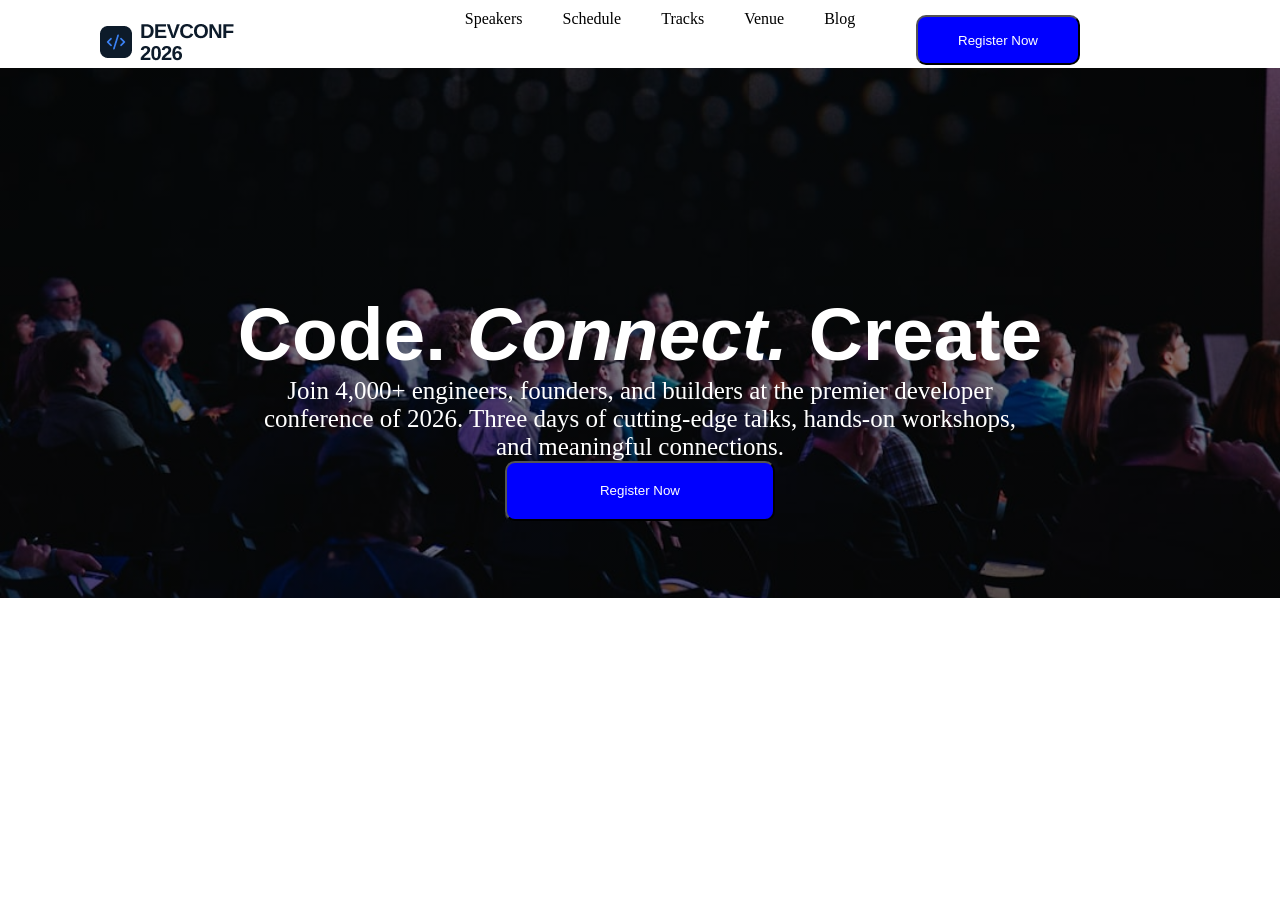
==== index.html @ 046c1433 "first commit" ====
<!DOCTYPE html>
<html lang="en">

<head>
  <meta charset="UTF-8">
  <meta name="viewport" content="width=device-width, initial-scale=1.0">
  <title>Document</title>
  <link rel="stylesheet" href="style.css">
</head>

<body>
  <header>

    <div id="nav-bar">
      <div class="nav-manu-logo">
        <img src="./assets/logo.png" alt="logo">
      </div>
      <div class="nav-manu-ber">
        <nav>
          <ul>
            <li class="box"><a href="./Speakers.html">Speakers</a></li>
            <li class="box"><a href="./Schedule.html">Schedule</a></li>
            <li class="box"><a href="./Tracks.html">Tracks</a></li>
            <li class="box"><a href="./Venue.html">Venue</a></li>
            <li class="box"><a href="./Blog.html">Blog</a></li>
          </ul>
        </nav>
      </div>
      <div class="button-Container"><button class="Button-content nav-bot">Register Now</button></div>
    </div>

    <div>
      <section>

        <div class="bunner-Container">
          <h1 class="h1-font">Code. <em>Connect.</em> Create</h1>
          <p id="banner-text-p">Join 4,000+ engineers, founders, and builders at the premier developer <br>
            conference of 2026. Three days of cutting-edge talks, hands-on workshops,<br>
            and meaningful connections.</p>
          <button class="Button-content secoend-button">Register Now</button>
        </div>


      </section>
    </div>
  </header>

</body>

</html>
---- style.css ----
* {
  margin: 0;
}

#nav-bar {
 

  display: flex;
  flex-wrap: wrap;
  flex-shrink: 1;
  margin-top: 10px;

}

nav ul {
  
  display: flex;

  gap: 40px;
  list-style: none;
  justify-content: center;


}

div nav ul li a {


  text-decoration: none;
  color: black;
  border-radius: 15px;



}


div nav ul li a:hover {
  background-color: rgb(28, 30, 30);
  color: rgb(243, 243, 243);
  padding: 10px;
}

.Button-content {
  background-color: blue;
  color: white;
  padding: 15px 40px;
  border-radius: 10px;
  cursor: pointer;
  height: 50px;


}

.nav-bot {
  margin-right: 100px;
  margin-top: 5px;

}

.Button-content:hover {
  background-color: rgb(255, 255, 255);
  color: rgb(67, 5, 253);
}





.button-Container {
  flex: 1;
  display: flex;
  justify-content: end;
  margin-right: 100px;
}

.nav-manu-ber {
  flex: 1;
}

.nav-manu-logo {
  flex: 1;
  margin-left: 100px;
  margin-top: 10px;

}

.banner-container img {
  width: 100%;
}

section {
  background: linear-gradient(rgba(0, 0, 0, 0.5), rgba(0, 0, 0, 0.5)), url('./assets/banner.jpg');

  height: 530px;

  background-position: center;
  background-repeat: no-repeat;

  background-size: cover;
  display: flex;
  align-items: center;
  justify-content: center;

}

.bunner-Container {
  color: white;
  text-align: center;
  padding-top: 40px;
  margin-top: 25px;


}

.h1-font {
  font-size: 75px;
  font-weight: bold;
  font-family: sans-serif;
  margin-bottom: 0%;
  margin-top: 80px;

}

#banner-text-p {

  font-size: 25px;
}

.secoend-button {

  height: 60px;
  width: 270px;
}
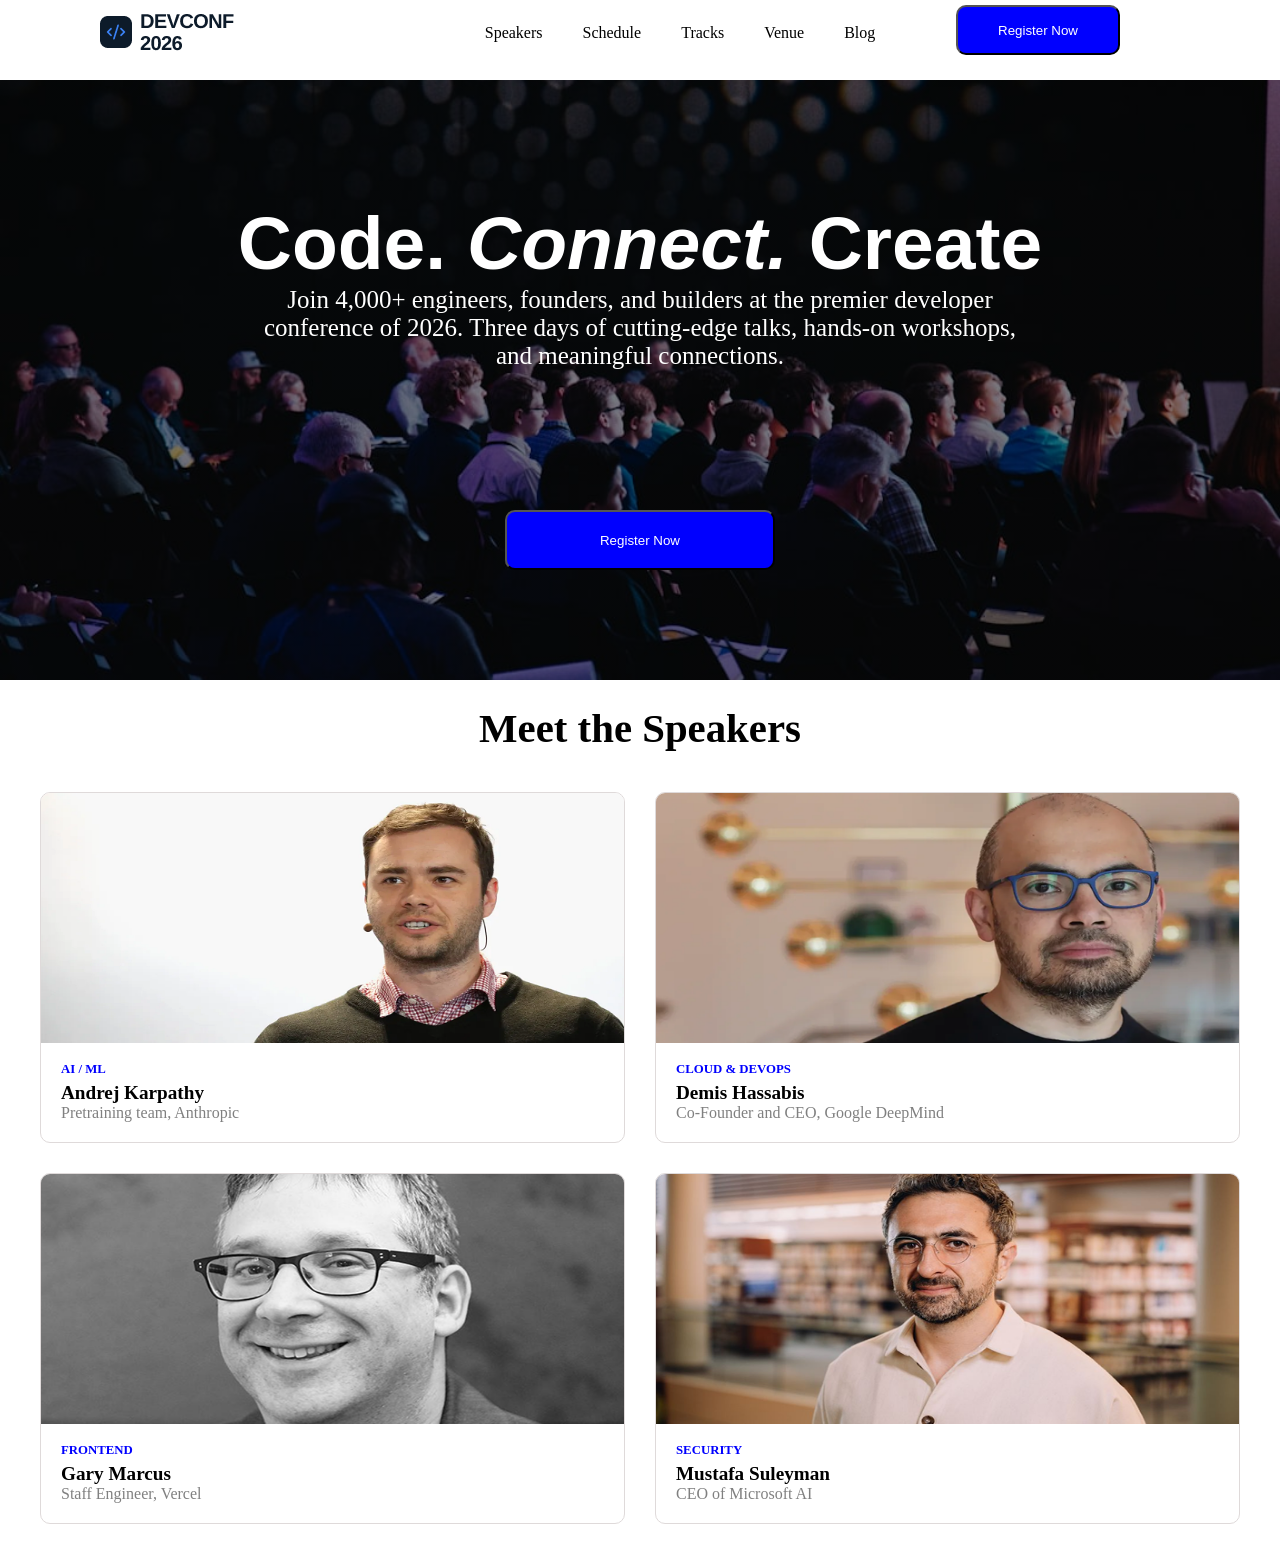
==== commit b695d8f4: "Second  Commit" ====
--- a/index.html
+++ b/index.html
@@ -30,20 +30,57 @@
     </div>
 
     <div>
-      <section>
+      <section class="hero-section">
 
         <div class="bunner-Container">
           <h1 class="h1-font">Code. <em>Connect.</em> Create</h1>
           <p id="banner-text-p">Join 4,000+ engineers, founders, and builders at the premier developer <br>
             conference of 2026. Three days of cutting-edge talks, hands-on workshops,<br>
             and meaningful connections.</p>
-          <button class="Button-content secoend-button">Register Now</button>
+          <div class="secoend-button-Container"> <button class="Button-content secoend-button">Register Now</button>
+          </div>
         </div>
 
 
       </section>
     </div>
   </header>
+  <section>
+    <div id="Head-line">
+      <h1>Meet the Speakers</h1>
+    </div>
+
+    <div class="speakers-grid">
+
+      <div class="speaker-card">
+        <img src="./assets/andrej.png" alt="Andrej Karpathy">
+        <p class="speaker-tag">AI / ML</p>
+        <h3 class="speaker-name">Andrej Karpathy</h3>
+        <p class="speaker-title">Pretraining team, Anthropic</p>
+      </div>
+      <div class="speaker-card">
+        <img src="./assets/demis.png" alt="Demis Hassabis">
+        <p class="speaker-tag">Cloud & DevOps</p>
+        <h3 class="speaker-name">Demis Hassabis</h3>
+        <p class="speaker-title">Co-Founder and CEO, Google DeepMind</p>
+      </div>
+      <div class="speaker-card">
+        <img src="./assets/gary.png" alt="Andrej Karpathy">
+        <p class="speaker-tag">Frontend</p>
+        <h3 class="speaker-name">Gary Marcus</h3>
+        <p class="speaker-title">Staff Engineer, Vercel</p>
+      </div>
+      <div class="speaker-card">
+        <img src="./assets/mustafa.png" alt="Andrej Karpathy">
+        <p class="speaker-tag">Security</p>
+        <h3 class="speaker-name">Mustafa Suleyman</h3>
+        <p class="speaker-title">CEO of Microsoft AI</p>
+      </div>
+
+
+
+    </div>
+  </section>
 
 </body>
 
--- a/style.css
+++ b/style.css
@@ -3,17 +3,19 @@
 }
 
 #nav-bar {
- 
+
 
   display: flex;
   flex-wrap: wrap;
   flex-shrink: 1;
-  margin-top: 10px;
+
+  height: 80px;
 
 }
 
 nav ul {
-  
+  margin-top: 24px;
+
   display: flex;
 
   gap: 40px;
@@ -49,12 +51,12 @@
   cursor: pointer;
   height: 50px;
 
-
 }
 
 .nav-bot {
   margin-right: 100px;
   margin-top: 5px;
+
 
 }
 
@@ -71,7 +73,7 @@
   flex: 1;
   display: flex;
   justify-content: end;
-  margin-right: 100px;
+  margin-right: 60px;
 }
 
 .nav-manu-ber {
@@ -89,17 +91,17 @@
   width: 100%;
 }
 
-section {
+.hero-section {
   background: linear-gradient(rgba(0, 0, 0, 0.5), rgba(0, 0, 0, 0.5)), url('./assets/banner.jpg');
 
-  height: 530px;
+  height: 600px;
 
   background-position: center;
   background-repeat: no-repeat;
 
   background-size: cover;
   display: flex;
-  align-items: center;
+  /* align-items: center; */
   justify-content: center;
 
 }
@@ -107,8 +109,8 @@
 .bunner-Container {
   color: white;
   text-align: center;
-  padding-top: 40px;
-  margin-top: 25px;
+  padding-top: 20px;
+  margin-top: 20px;
 
 
 }
@@ -131,4 +133,61 @@
 
   height: 60px;
   width: 270px;
+  margin-top: 140px;
+
+}
+
+#Head-line {
+  margin-top: 25px;
+  margin-bottom: 25px;
+  text-align: center;
+  font-weight: bold;
+  font-size: 1.7rem;
+}
+
+.speakers-grid {
+  display: grid;
+  grid-template-columns: repeat(2, 1fr);
+  gap: 30px;
+
+  margin: 40px;
+}
+
+.speaker-card {
+  border: 1px solid #dfdada;
+  border-radius: 10px;
+  overflow: hidden;
+
+}
+
+.speaker-card img {
+  width: 100%;
+  height: 250px;
+  object-fit: fill;
+
+
+}
+
+.speaker-tag,
+.speaker-name,
+.speaker-title {
+  margin-left: 20px;
+}
+
+.speaker-tag {
+  color: blue;
+  font-size: 0.8rem;
+  font-weight: bold;
+  text-transform: uppercase;
+  margin-top: 15px;
+}
+
+.speaker-name {
+  margin-top: 5px;
+  font-size: 1.2rem;
+}
+
+.speaker-title {
+  color: gray;
+  margin-bottom: 20px;
 }
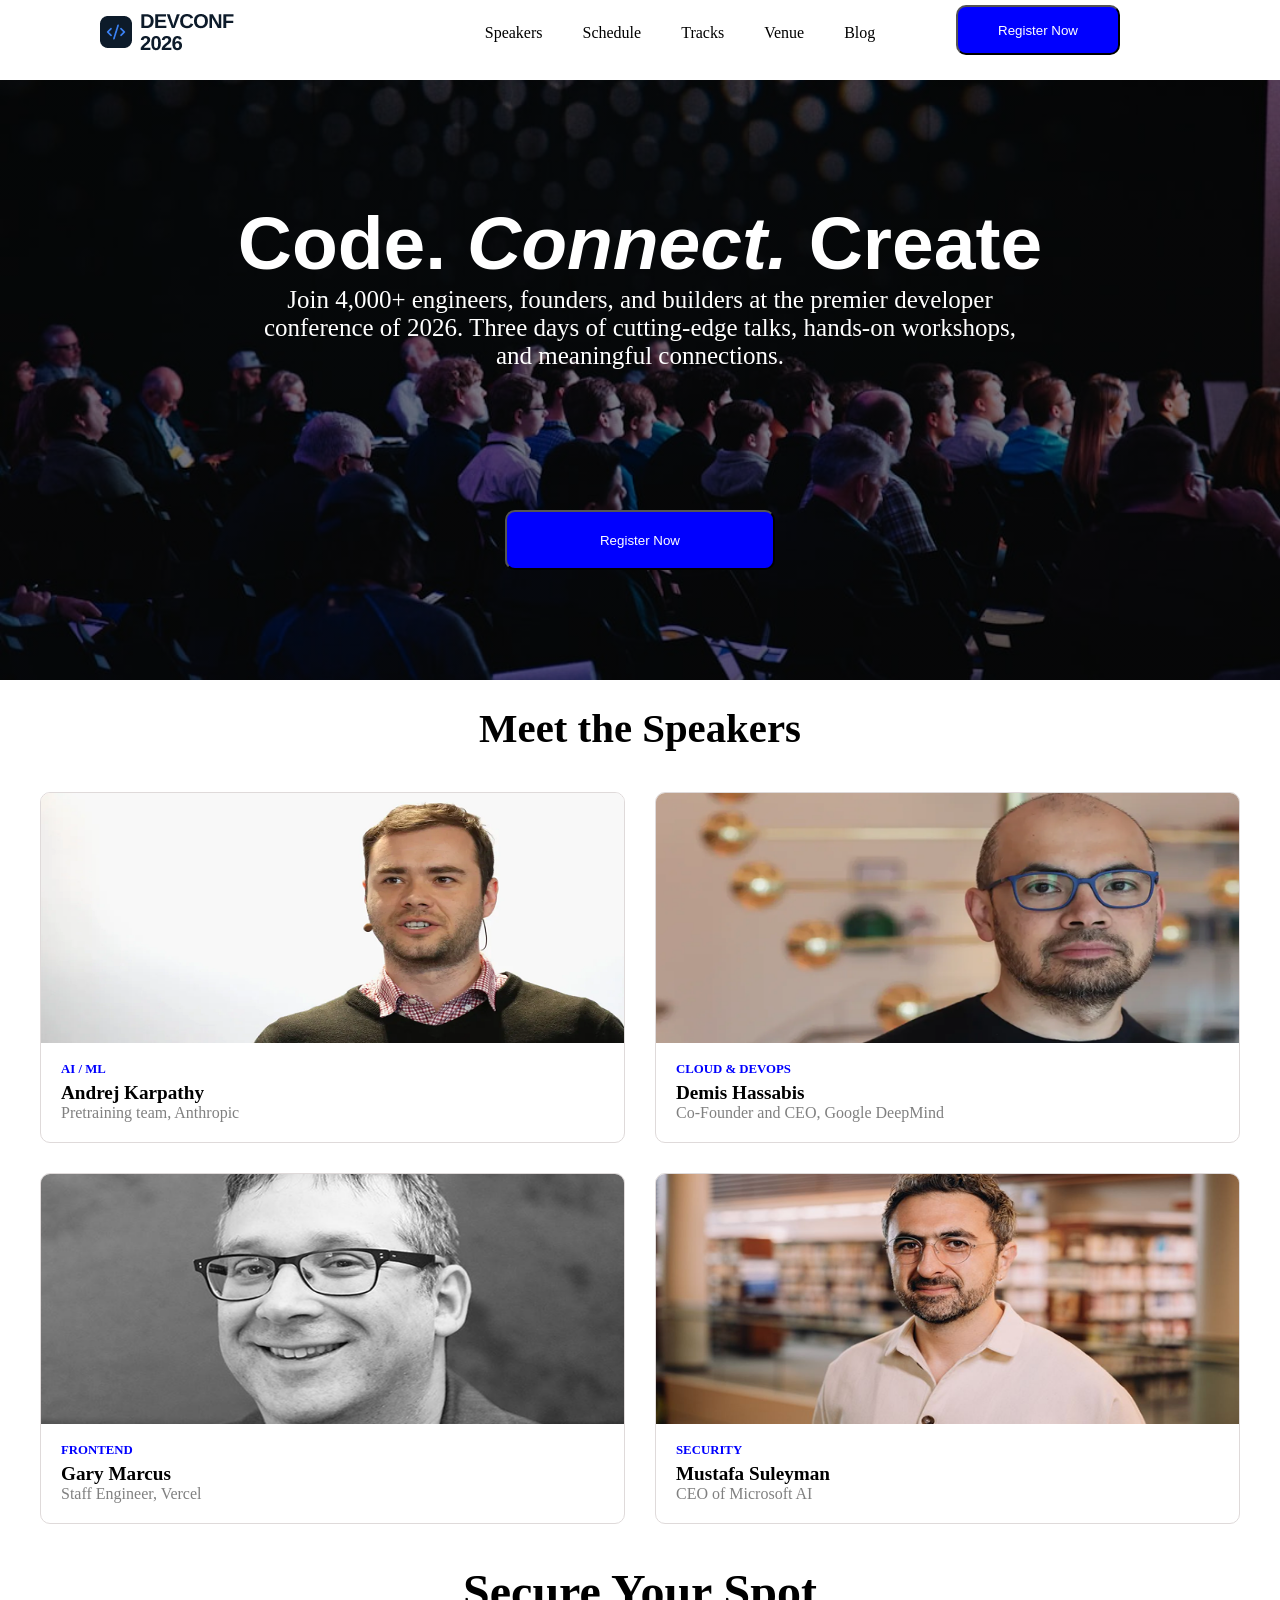
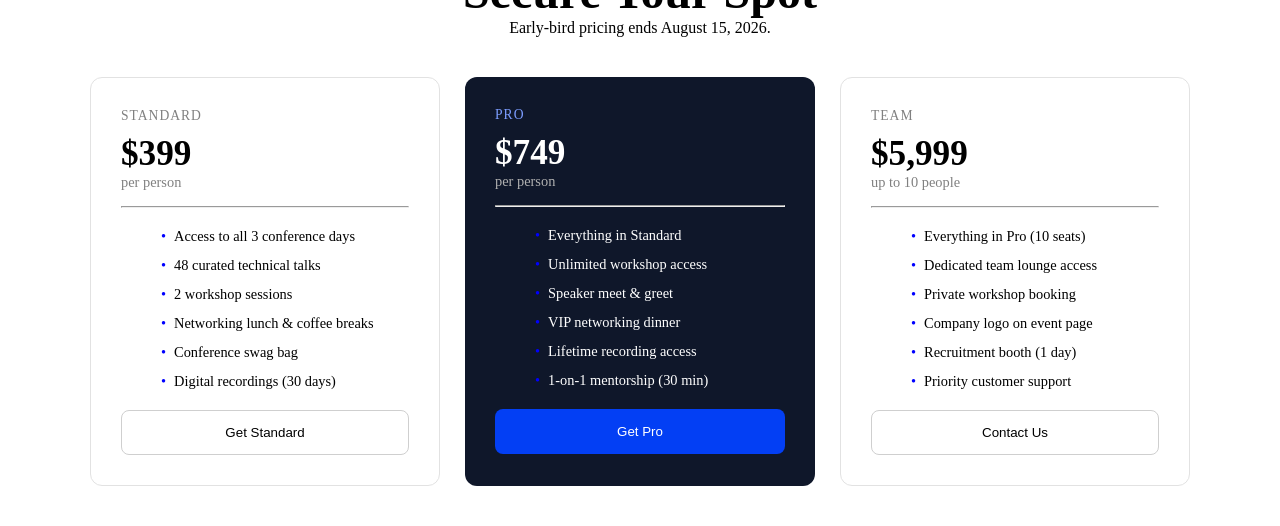
==== commit c528c680: "New  Commit" ====
--- a/index.html
+++ b/index.html
@@ -18,7 +18,7 @@
       <div class="nav-manu-ber">
         <nav>
           <ul>
-            <li class="box"><a href="./Speakers.html">Speakers</a></li>
+            <li class="box"><a href="./index.html">Speakers</a></li>
             <li class="box"><a href="./Schedule.html">Schedule</a></li>
             <li class="box"><a href="./Tracks.html">Tracks</a></li>
             <li class="box"><a href="./Venue.html">Venue</a></li>
@@ -81,6 +81,66 @@
 
     </div>
   </section>
+ 
+  <section class="Price-section">
+    <div id="secound-head-line">
+      <h1 style="font-size: 3rem;">Secure Your Spot</h1>
+      <p>Early-bird pricing ends August 15, 2026.</p>
+    </div>
+
+
+    <div class="Price-grid">
+
+      <div class="price-card">
+        <p class="price-plan">STANDARD</p>
+        <h2 class="price-amount">$399</h2>
+        <p class="price-per">per person</p>
+        <hr>
+        <ul class="price-features">
+          <li>Access to all 3 conference days</li>
+          <li>48 curated technical talks</li>
+          <li>2 workshop sessions</li>
+          <li>Networking lunch & coffee breaks</li>
+          <li>Conference swag bag</li>
+          <li>Digital recordings (30 days)</li>
+        </ul>
+        <button class="price-btn">Get Standard</button>
+      </div>
+
+      <div class="price-card price-card-highlight">
+        <p class="price-plan">PRO</p>
+        <h2 class="price-amount">$749</h2>
+        <p class="price-per">per person</p>
+        <hr>
+        <ul class="price-features">
+          <li>Everything in Standard</li>
+          <li>Unlimited workshop access</li>
+          <li>Speaker meet & greet</li>
+          <li>VIP networking dinner</li>
+          <li>Lifetime recording access</li>
+          <li>1-on-1 mentorship (30 min)</li>
+        </ul>
+        <button class="price-btn price-btn-solid">Get Pro</button>
+      </div>
+
+      <div class="price-card">
+        <p class="price-plan">TEAM</p>
+        <h2 class="price-amount">$5,999</h2>
+        <p class="price-per">up to 10 people</p>
+        <hr>
+        <ul class="price-features">
+          <li>Everything in Pro (10 seats)</li>
+          <li>Dedicated team lounge access</li>
+          <li>Private workshop booking</li>
+          <li>Company logo on event page</li>
+          <li>Recruitment booth (1 day)</li>
+          <li>Priority customer support</li>
+        </ul>
+        <button class="price-btn">Contact Us</button>
+      </div>
+
+    </div>
+  </section>
 
 </body>
 
--- a/style.css
+++ b/style.css
@@ -149,7 +149,7 @@
   display: grid;
   grid-template-columns: repeat(2, 1fr);
   gap: 30px;
-
+  max-width: 100%;
   margin: 40px;
 }
 
@@ -190,4 +190,97 @@
 .speaker-title {
   color: gray;
   margin-bottom: 20px;
+}
+
+#secound-head-line {
+  text-align: center;
+}
+
+.Price-grid {
+  display: grid;
+  grid-template-columns: repeat(3, 1fr);
+  gap: 25px;
+  max-width: 1100px;
+  margin: 40px auto;
+}
+
+.price-card {
+  border: 1px solid #e2e2e2;
+  border-radius: 12px;
+  padding: 30px;
+}
+
+.price-plan {
+  color: gray;
+  font-size: 0.85rem;
+  letter-spacing: 1px;
+}
+
+.price-amount {
+  font-size: 2.2rem;
+  margin-top: 10px;
+}
+
+.price-per {
+  color: gray;
+  font-size: 0.9rem;
+  margin-bottom: 15px;
+}
+
+.price-features {
+  list-style: none;
+  margin: 20px 0;
+}
+
+.price-features li {
+  margin-bottom: 12px;
+  font-size: 0.9rem;
+}
+
+.price-features li::before {
+  content: "•";
+  color: blue;
+  margin-right: 8px;
+}
+
+.price-card-highlight {
+  background-color: #0f172a;
+  color: white;
+  border: none;
+}
+
+.price-card-highlight .price-plan {
+  color: #7c9dff;
+}
+
+.price-card-highlight .price-per {
+  color: #b0b0b0;
+}
+
+.price-btn {
+  width: 100%;
+  height: 45px;
+  border-radius: 8px;
+  border: 1px solid #cfcfcf;
+  background: white;
+  color: black;
+  cursor: pointer;
+}
+
+.price-btn:hover {
+  background-color: #7c9dff;
+}
+
+.price-btn-solid {
+  background-color: #033ff4;
+  color: white;
+  border: none;
+}
+
+.price-btn-solid:hover {
+  background-color: #353638;
+}
+
+.price-card-highlight:hover {
+  background-color: #323630;
 }
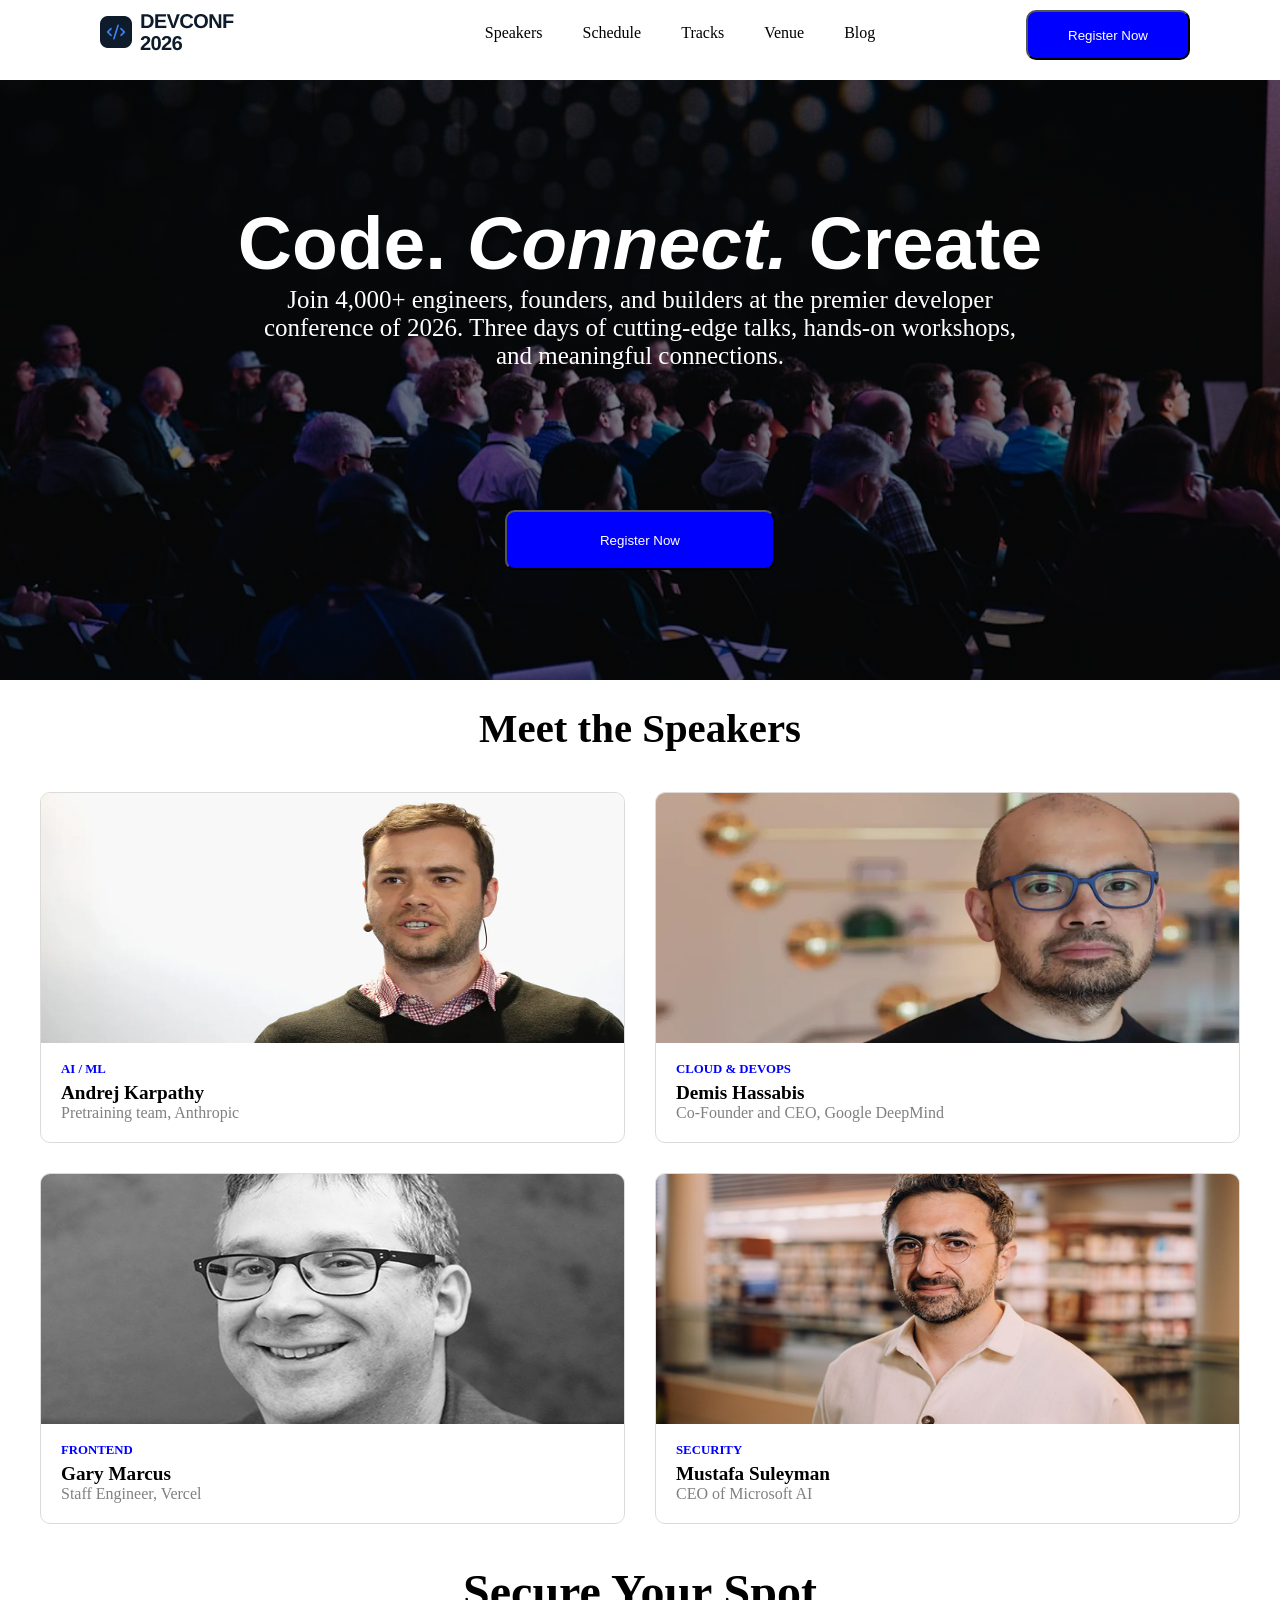
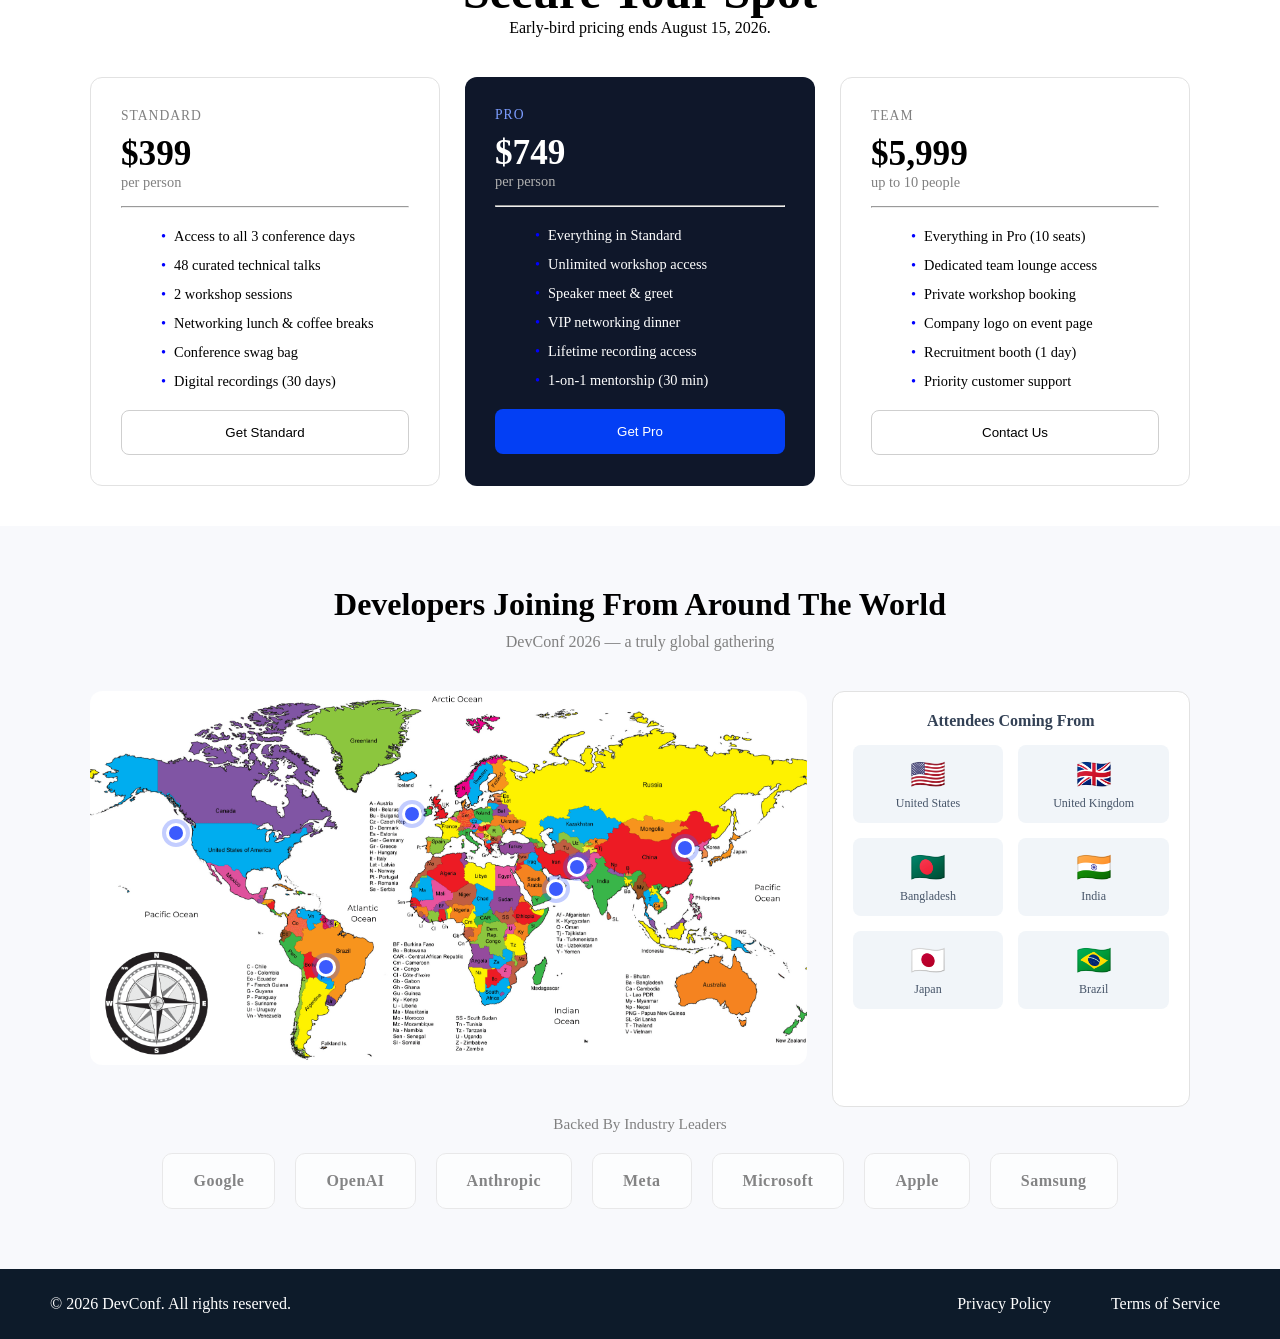
==== commit dcb0b91e: "final Commit" ====
--- a/index.html
+++ b/index.html
@@ -81,7 +81,7 @@
 
     </div>
   </section>
- 
+
   <section class="Price-section">
     <div id="secound-head-line">
       <h1 style="font-size: 3rem;">Secure Your Spot</h1>
@@ -142,6 +142,101 @@
     </div>
   </section>
 
+
+  <!-- placeholder section -Ai challenge -->
+  <section class="ai-section">
+    <h2 class="ai-heading">Developers Joining From Around The World</h2>
+    <p class="ai-subheading">DevConf 2026 — a truly global gathering</p>
+
+    <div class="ai-top-grid">
+
+      <!-- বাম পাশ: Map -->
+      <div class="map-container">
+        <img src="./assets/world-map.png" alt="World map" class="map-img">
+
+        <div class="map-pin" style="top: 38%; left: 12%;">
+          <span class="pin-dot"></span>
+          <span class="pin-tooltip">USA — 620 devs</span>
+        </div>
+        <div class="map-pin" style="top: 33%; left: 45%;">
+          <span class="pin-dot"></span>
+          <span class="pin-tooltip">UK — 480 devs</span>
+        </div>
+        <div class="map-pin" style="top: 47%; left: 68%;">
+          <span class="pin-dot"></span>
+          <span class="pin-tooltip">Bangladesh — 310 devs</span>
+        </div>
+        <div class="map-pin" style="top: 53%; left: 65%;">
+          <span class="pin-dot"></span>
+          <span class="pin-tooltip">India — 540 devs</span>
+        </div>
+        <div class="map-pin" style="top: 42%; left: 83%;">
+          <span class="pin-dot"></span>
+          <span class="pin-tooltip">Japan — 275 devs</span>
+        </div>
+        <div class="map-pin" style="top: 74%; left: 33%;">
+          <span class="pin-dot"></span>
+          <span class="pin-tooltip">Brazil — 190 devs</span>
+        </div>
+      </div>
+
+      <!-- ডান পাশ: Flags -->
+      <div class="flag-container">
+        <h3 class="flag-heading">Attendees Coming From</h3>
+        <div class="flag-grid">
+          <div class="flag-item">
+            <span class="flag-emoji">🇺🇸</span>
+            <p>United States</p>
+          </div>
+          <div class="flag-item">
+            <span class="flag-emoji">🇬🇧</span>
+            <p>United Kingdom</p>
+          </div>
+          <div class="flag-item">
+            <span class="flag-emoji">🇧🇩</span>
+            <p>Bangladesh</p>
+          </div>
+          <div class="flag-item">
+            <span class="flag-emoji">🇮🇳</span>
+            <p>India</p>
+          </div>
+          <div class="flag-item">
+            <span class="flag-emoji">🇯🇵</span>
+            <p>Japan</p>
+          </div>
+          <div class="flag-item">
+            <span class="flag-emoji">🇧🇷</span>
+            <p>Brazil</p>
+          </div>
+        </div>
+      </div>
+
+    </div>
+
+    <!-- নিচে: Sponsors -->
+    <div class="sponsors-wrap">
+      <p class="sponsors-label">Backed By Industry Leaders</p>
+      <div class="sponsors-grid">
+        <div class="sponsor-box">Google</div>
+        <div class="sponsor-box">OpenAI</div>
+        <div class="sponsor-box">Anthropic</div>
+        <div class="sponsor-box">Meta</div>
+        <div class="sponsor-box">Microsoft</div>
+        <div class="sponsor-box">Apple</div>
+        <div class="sponsor-box">Samsung</div>
+      </div>
+    </div>
+
+  </section>
+  <footer class="footer-section">
+     <div id="footer-h1"><p>© 2026 DevConf. All rights reserved.</p></div>
+     <div id="footer-h2">
+      <p>Privacy Policy</p>
+      <p>Terms of Service</p>
+    </div>
+  </footer>
+
 </body>
 
+
 </html>
--- a/style.css
+++ b/style.css
@@ -54,8 +54,8 @@
 }
 
 .nav-bot {
-  margin-right: 100px;
-  margin-top: 5px;
+  margin-right: 30px;
+  margin-top: 10px;
 
 
 }
@@ -278,9 +278,205 @@
 }
 
 .price-btn-solid:hover {
-  background-color: #353638;
+  background-color: #e6e7f0;
+  color: #0f172a;
 }
 
 .price-card-highlight:hover {
-  background-color: #323630;
+  background-color: #003ef6;
+}
+
+
+
+/* Placeholder Section -Ai Challenge */
+
+
+.ai-section{
+  background-color: #f8f9fc;
+  padding: 60px 20px;
+  text-align: center;
+}
+
+.ai-heading{
+  font-size: 2rem;
+  font-weight: bold;
+}
+
+.ai-subheading{
+  color: gray;
+  margin-top: 10px;
+  margin-bottom: 40px;
+}
+
+/* ---- উপরের অংশ: map + flag পাশাপাশি ---- */
+.ai-top-grid{
+  display: grid;
+  grid-template-columns: 2fr 1fr;
+  gap: 25px;
+  max-width: 1100px;
+  margin: 0 auto;
+  align-items: start;
+}
+
+/* Map */
+.map-container{
+  position: relative;
+  border-radius: 12px;
+  overflow: hidden;
+}
+
+.map-img{
+  width: 100%;
+  display: block;
+}
+
+.map-pin{
+  position: absolute;
+  transform: translate(-50%, -50%);
+}
+
+.pin-dot{
+  display: block;
+  width: 14px;
+  height: 14px;
+  background-color: #3b5bfd;
+  border-radius: 50%;
+  border: 3px solid white;
+  box-shadow: 0 0 0 4px rgba(59, 91, 253, 0.3);
+  cursor: pointer;
+  animation: pulse 2s infinite;
+}
+
+@keyframes pulse{
+  0% { box-shadow: 0 0 0 0 rgba(59, 91, 253, 0.5); }
+  70% { box-shadow: 0 0 0 10px rgba(59, 91, 253, 0); }
+  100% { box-shadow: 0 0 0 0 rgba(59, 91, 253, 0); }
+}
+
+.pin-tooltip{
+  position: absolute;
+  bottom: 130%;
+  left: 50%;
+  transform: translateX(-50%);
+  background-color: #0f172a;
+  color: white;
+  padding: 6px 12px;
+  border-radius: 6px;
+  font-size: 0.75rem;
+  white-space: nowrap;
+  opacity: 0;
+  visibility: hidden;
+  transition: opacity 0.2s;
+}
+
+.map-pin:hover .pin-tooltip{
+  opacity: 1;
+  visibility: visible;
+}
+
+/* Flag box (ডান পাশ) */
+.flag-container{
+  background-color: white;
+  border: 1px solid #e2e2e2;
+  border-radius: 12px;
+  padding: 20px;
+  height: 100%;
+}
+
+.flag-heading{
+  font-size: 1rem;
+  margin-bottom: 15px;
+  color: #334155;
+}
+
+.flag-grid{
+  display: grid;
+  grid-template-columns: repeat(2, 1fr);
+  gap: 15px;
+}
+
+.flag-item{
+  background-color: #f1f5f9;
+  border-radius: 8px;
+  padding: 12px 5px;
+}
+
+.flag-emoji{
+  font-size: 1.8rem;
+  display: block;
+}
+
+.flag-item p{
+  font-size: 0.75rem;
+  margin-top: 5px;
+  color: #475569;
+}
+
+/* ---- নিচের অংশ: Sponsors ---- */
+.sponsors-wrap{
+  margin-top: 50px;
+}
+
+.sponsors-label{
+  color: gray;
+  font-size: 0.95rem;
+  margin-bottom: 20px;
+}
+
+.sponsors-grid{
+  display: flex;
+  flex-wrap: wrap;
+  justify-content: center;
+  gap: 20px;
+  max-width: 1000px;
+  margin: 0 auto;
+}
+
+.sponsor-box{
+  background-color: white;
+  border: 1px solid #e2e2e2;
+  border-radius: 10px;
+  padding: 18px 30px;
+  font-weight: bold;
+  font-size: 1rem;
+  color: #475569;
+  letter-spacing: 0.5px;
+  filter: grayscale(100%);
+  opacity: 0.7;
+  transition: all 0.3s;
+}
+
+.sponsor-box:hover{
+  filter: grayscale(0%);
+  opacity: 1;
+  border-color: #3b5bfd;
+  color: #3b5bfd;
+  transform: translateY(-4px);
+}
+
+.footer-section{
+  display: flex;
+  height: 70px;
+  align-items: center;
+  background-color: #0D1B2A;
+  color: #FFFFFF;
+  
+}
+#footer-h1{
+  flex: 1;
+  margin-left: 50px;
+
+}
+#footer-h2{
+  flex: 1;
+  display: flex;
+  justify-content: end;
+
+
+}
+#footer-h2 p{
+  gap: 100px;
+  margin-right: 60px;
+
+
 }
